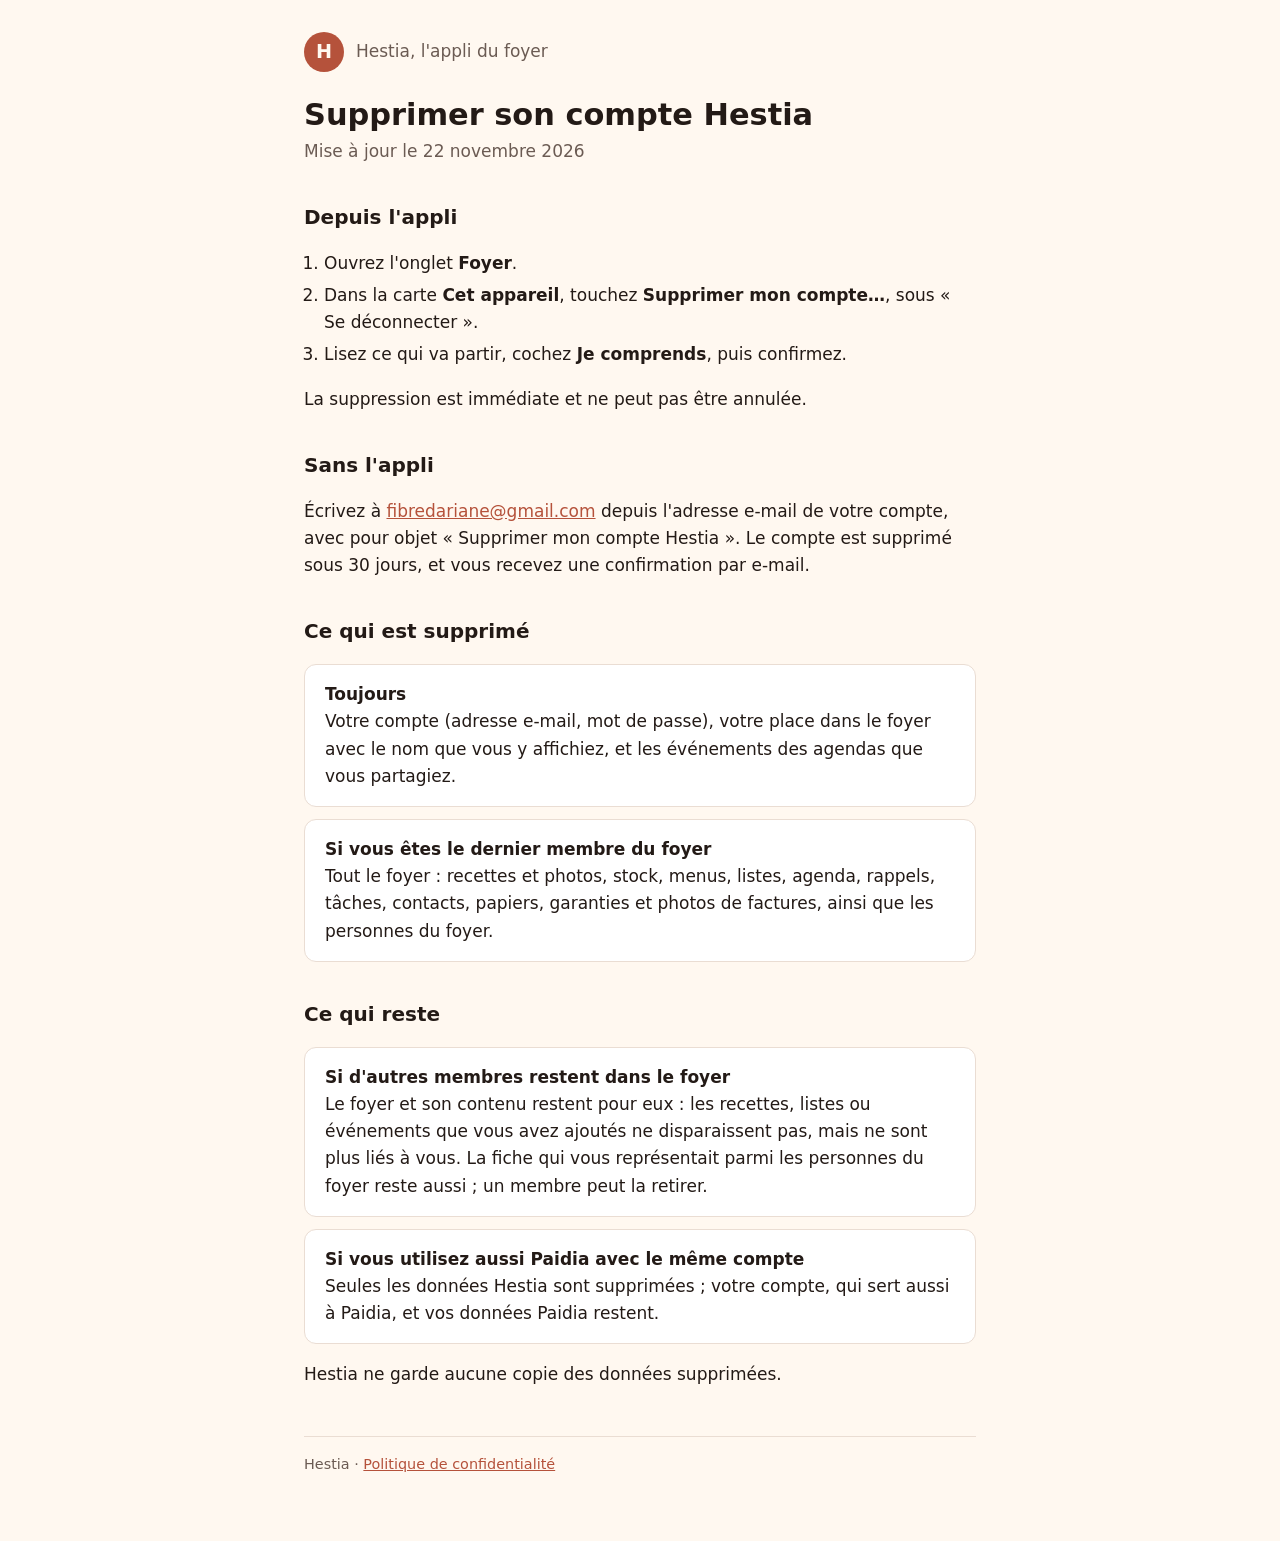
==== hestia/suppression-compte/index.html @ 814abf55 "Hestia : pages publiques de confidentialité et de suppression du compte Site statique pour GitHub Pa" ====
<!doctype html>
<html lang="fr">
<head>
<meta charset="utf-8">
<meta name="viewport" content="width=device-width, initial-scale=1">
<title>Hestia : supprimer son compte</title>
<meta name="description" content="Comment supprimer son compte Hestia et ses données.">
<link rel="stylesheet" href="../../style.css">
</head>
<body>
<main>
<header class="appli"><div class="pastille">H</div><span>Hestia, l'appli du foyer</span></header>

<h1>Supprimer son compte Hestia</h1>
<p class="date">Mise à jour le 22 novembre 2026</p>

<h2>Depuis l'appli</h2>
<ol>
    <li>Ouvrez l'onglet <strong>Foyer</strong>.</li>
    <li>Dans la carte <strong>Cet appareil</strong>, touchez <strong>Supprimer mon compte…</strong>, sous
    « Se déconnecter ».</li>
    <li>Lisez ce qui va partir, cochez <strong>Je comprends</strong>, puis confirmez.</li>
</ol>
<p>La suppression est immédiate et ne peut pas être annulée.</p>

<h2>Sans l'appli</h2>
<p>Écrivez à <a href="mailto:fibredariane@gmail.com?subject=Supprimer%20mon%20compte%20Hestia">fibredariane@gmail.com</a>
depuis l'adresse e-mail de votre compte, avec pour objet « Supprimer mon compte Hestia ». Le compte est supprimé
sous 30 jours, et vous recevez une confirmation par e-mail.</p>

<h2>Ce qui est supprimé</h2>
<ul class="cartes">
    <li><strong>Toujours</strong>
    Votre compte (adresse e-mail, mot de passe), votre place dans le foyer avec le nom que vous y affichiez, et
    les événements des agendas que vous partagiez.</li>
    <li><strong>Si vous êtes le dernier membre du foyer</strong>
    Tout le foyer : recettes et photos, stock, menus, listes, agenda, rappels, tâches, contacts, papiers,
    garanties et photos de factures, ainsi que les personnes du foyer.</li>
</ul>

<h2>Ce qui reste</h2>
<ul class="cartes">
    <li><strong>Si d'autres membres restent dans le foyer</strong>
    Le foyer et son contenu restent pour eux : les recettes, listes ou événements que vous avez ajoutés ne
    disparaissent pas, mais ne sont plus liés à vous. La fiche qui vous représentait parmi les personnes du foyer
    reste aussi ; un membre peut la retirer.</li>
    <li><strong>Si vous utilisez aussi Paidia avec le même compte</strong>
    Seules les données Hestia sont supprimées ; votre compte, qui sert aussi à Paidia, et vos données Paidia
    restent.</li>
</ul>
<p>Hestia ne garde aucune copie des données supprimées.</p>

<footer>Hestia · <a href="../confidentialite/">Politique de confidentialité</a></footer>
</main>
</body>
</html>
---- style.css ----
/* Pages publiques des applis GAIA. Couleurs d'Hestia : neutres chauds, terre cuite. */
:root {
    --fond: #FFF8F0;
    --carte: #FFFFFF;
    --texte: #231A16;
    --doux: #6B5B53;
    --accent: #B5523B;
    --trait: #EADDD3;
    --encart: #FBEEE4;
    color-scheme: light;
}
@media (prefers-color-scheme: dark) {
    :root {
        --fond: #1E1A17;
        --carte: #282220;
        --texte: #EDE0DA;
        --doux: #BFAFA6;
        --accent: #FFB4A1;
        --trait: #3D3431;
        --encart: #342A26;
        color-scheme: dark;
    }
}

* { box-sizing: border-box; }

body {
    margin: 0;
    background: var(--fond);
    color: var(--texte);
    font: 17px/1.6 system-ui, -apple-system, "Segoe UI", Roboto, sans-serif;
}

main {
    max-width: 44rem;
    margin: 0 auto;
    padding: 2rem 16px 4rem;
}

header.appli {
    display: flex;
    align-items: center;
    gap: .75rem;
    margin-bottom: 1.5rem;
}
header.appli .pastille {
    width: 2.5rem; height: 2.5rem;
    border-radius: 50%;
    background: var(--accent);
    color: var(--fond);
    display: grid; place-items: center;
    font-weight: 700; font-size: 1.2rem;
}
header.appli span { color: var(--doux); }

h1 { font-size: 1.9rem; line-height: 1.25; margin: 0 0 .25rem; }
h2 { font-size: 1.25rem; margin: 2.25rem 0 .5rem; }
p.date { color: var(--doux); margin-top: 0; }

a { color: var(--accent); }

ul, ol { padding-left: 1.25rem; }
li { margin: .3rem 0; }

.encart {
    background: var(--encart);
    border-radius: 12px;
    padding: 1rem 1.25rem;
    margin: 1.25rem 0;
}
.encart p { margin: .25rem 0; }

.cartes { list-style: none; padding: 0; }
.cartes li {
    background: var(--carte);
    border: 1px solid var(--trait);
    border-radius: 12px;
    padding: 1rem 1.25rem;
    margin: .75rem 0;
}
.cartes li strong { display: block; }

footer {
    margin-top: 3rem;
    padding-top: 1rem;
    border-top: 1px solid var(--trait);
    color: var(--doux);
    font-size: .9rem;
}
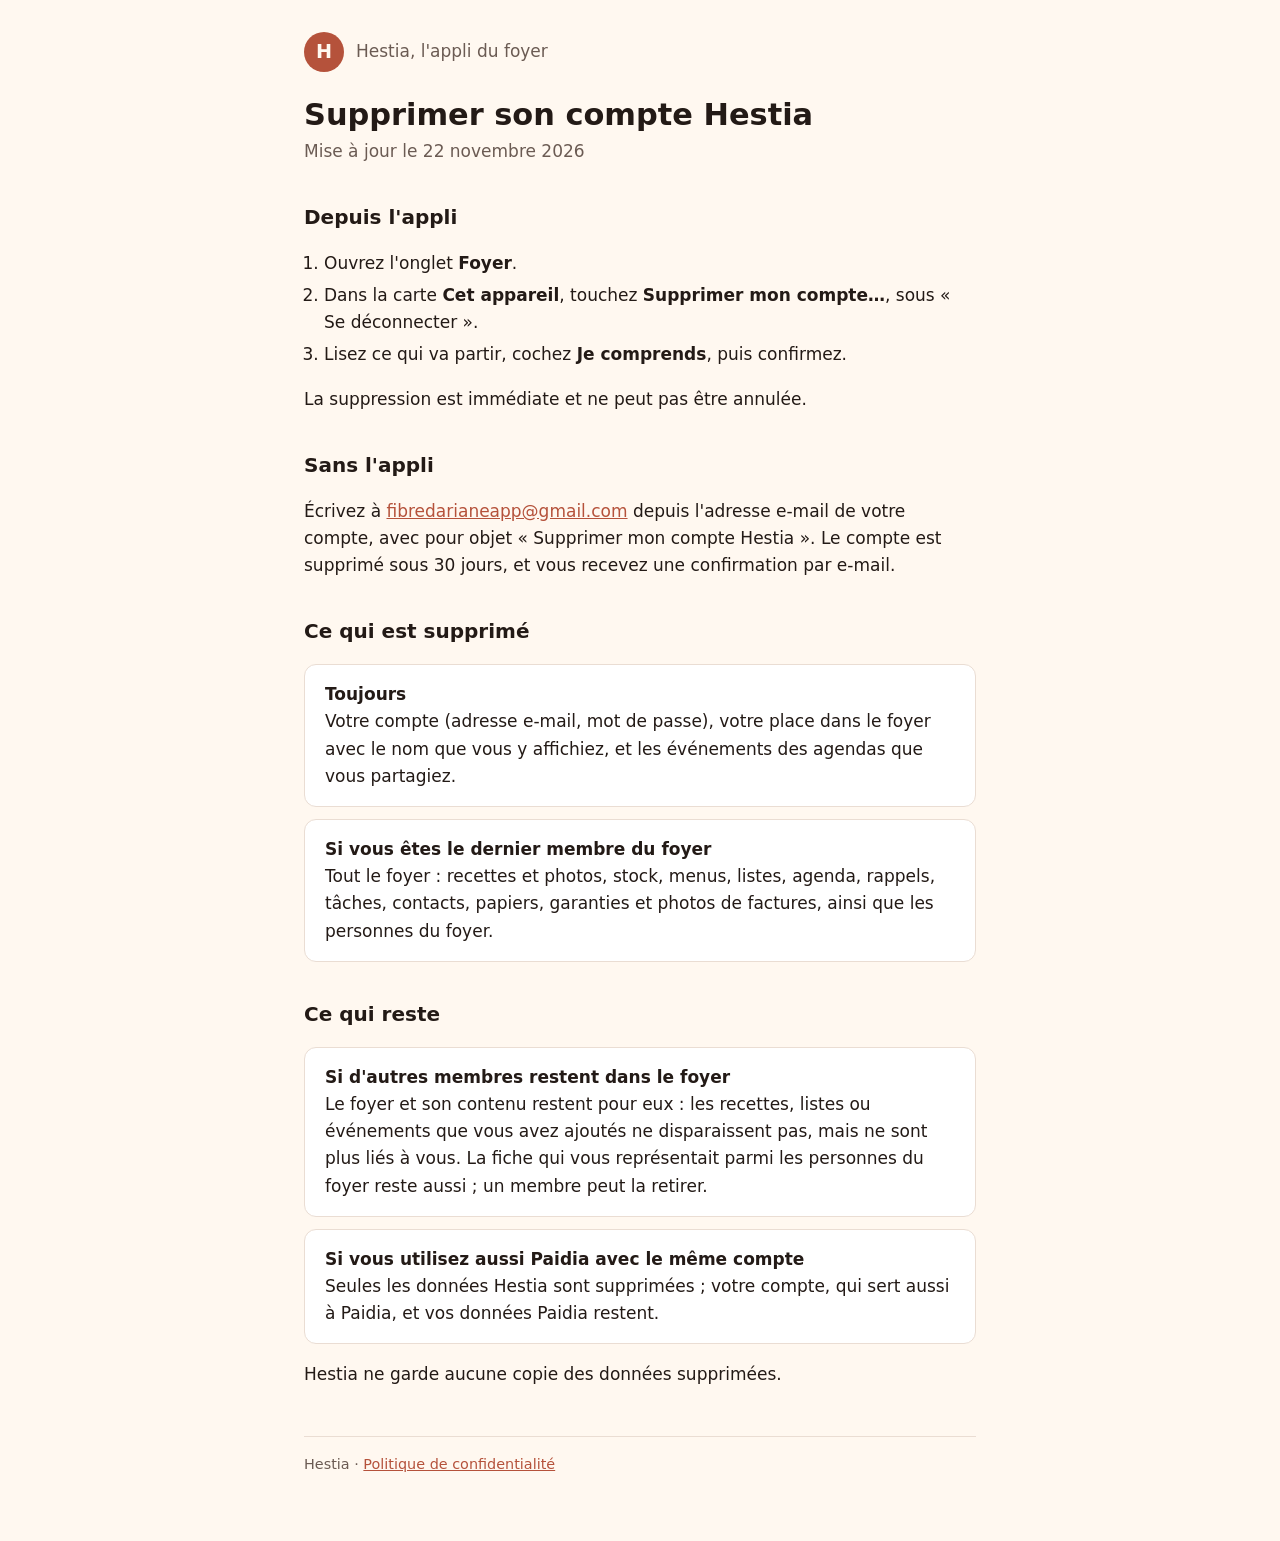
==== commit 42544ee7: "Hestia : contact par l'adresse réservée aux applis Co-Authored-By: Claude Opus 5.5 <noreply@anthropi" ====
--- a/hestia/suppression-compte/index.html
+++ b/hestia/suppression-compte/index.html
@@ -24,7 +24,7 @@
 <p>La suppression est immédiate et ne peut pas être annulée.</p>
 
 <h2>Sans l'appli</h2>
-<p>Écrivez à <a href="mailto:fibredariane@gmail.com?subject=Supprimer%20mon%20compte%20Hestia">fibredariane@gmail.com</a>
+<p>Écrivez à <a href="mailto:fibredarianeapp@gmail.com?subject=Supprimer%20mon%20compte%20Hestia">fibredarianeapp@gmail.com</a>
 depuis l'adresse e-mail de votre compte, avec pour objet « Supprimer mon compte Hestia ». Le compte est supprimé
 sous 30 jours, et vous recevez une confirmation par e-mail.</p>
 
